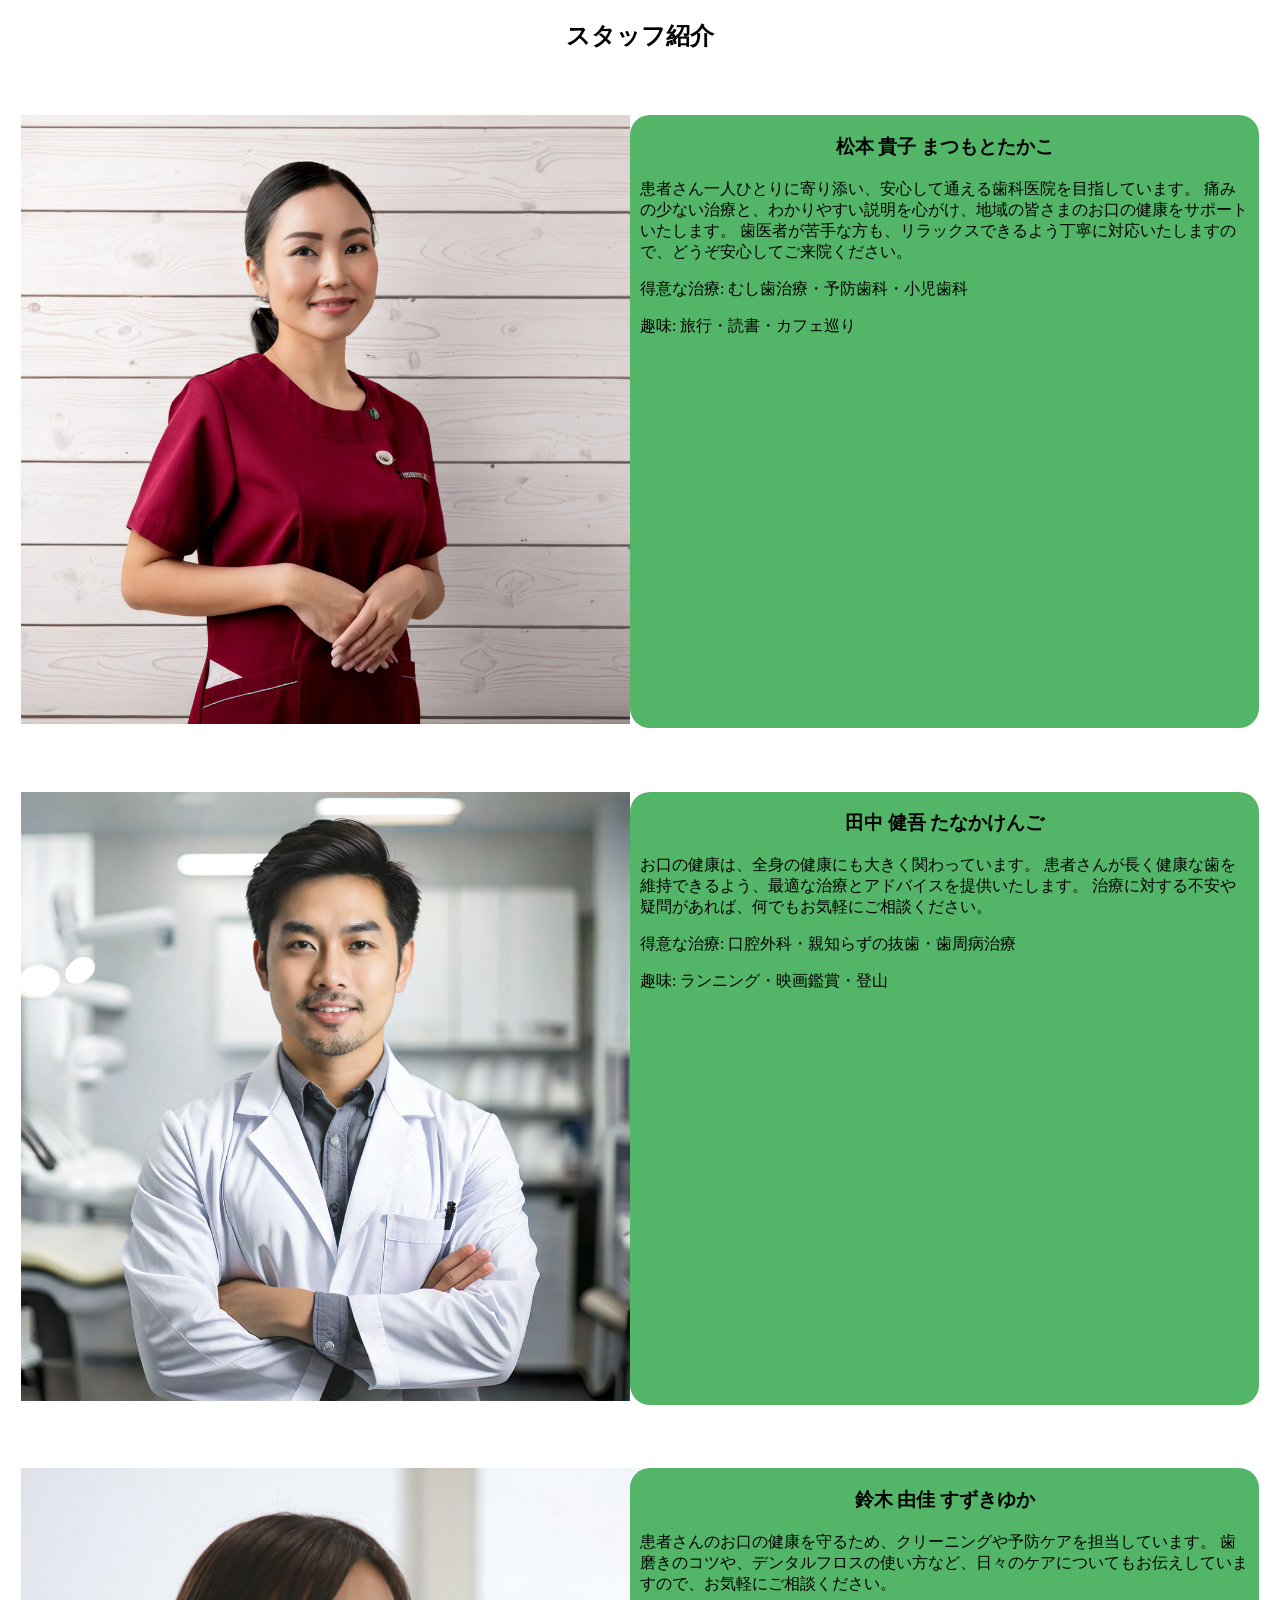
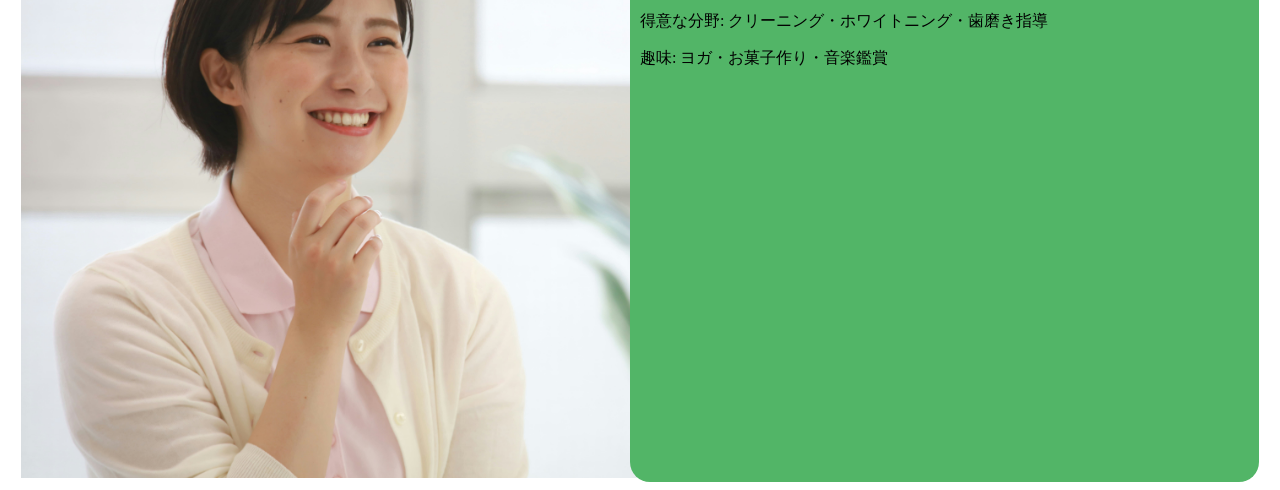
==== sawayaka-dental-clinic/staff.html @ d6ad5432 "Add files via upload" ====
<!DOCTYPE html>
<html>
    <head>
        <title>さわやか歯科クリニック</title>
        <meta charset="UTF-8">
        <meta name="viewport" content="width=device-width, initial-scale=1.0">
        <meta name="description" content="sawayaka dental clinic" />
        <link rel="stylesheet" href="staff.css">
        
    </head>

    <body>
        <div class="staff-title">
            <h2>スタッフ紹介</h2>
        </div>
        <div class="flexbox-staff">
            <div class="staff-box">
                <img src="images/doctor2_matsumoto.jpg" class="staff-img"/>
            </div>
            <div id="staff-text" class="staff-item">
                <h3>松本 貴子 まつもとたかこ</h3>
                <p>
                    患者さん一人ひとりに寄り添い、安心して通える歯科医院を目指しています。
                    痛みの少ない治療と、わかりやすい説明を心がけ、地域の皆さまのお口の健康をサポートいたします。
                    歯医者が苦手な方も、リラックスできるよう丁寧に対応いたしますので、どうぞ安心してご来院ください。
                </p>
                <p>
                    得意な治療: むし歯治療・予防歯科・小児歯科
                </p>
                <p>
                    趣味: 旅行・読書・カフェ巡り
                </p>
            </div>
        </div>

        <div class="flexbox-staff">
            <div class="staff-box">
                <img src="images/doctor1_tanaka.jpg" class="staff-img"/>
            </div>
            <div id="staff-text" class="staff-item">
                <h3>田中 健吾 たなかけんご</h3>
                <p>
                    お口の健康は、全身の健康にも大きく関わっています。
                    患者さんが長く健康な歯を維持できるよう、最適な治療とアドバイスを提供いたします。
                    治療に対する不安や疑問があれば、何でもお気軽にご相談ください。
                </p>
                <p>
                    得意な治療: 口腔外科・親知らずの抜歯・歯周病治療
                </p>
                <p>
                    趣味: ランニング・映画鑑賞・登山
                </p>
            </div>
        </div>

        <div class="flexbox-staff">
            <div class="staff-box">
                <img src="images/staff1suzuki.jpg" class="staff-img3"/>
            </div>
            <div id="staff-text" class="staff-item">
                <h3>鈴木 由佳 すずきゆか</h3>
                <p>
                    患者さんのお口の健康を守るため、クリーニングや予防ケアを担当しています。
                    歯磨きのコツや、デンタルフロスの使い方など、日々のケアについてもお伝えしていますので、お気軽にご相談ください。
                </p>
                <p>
                    得意な分野: クリーニング・ホワイトニング・歯磨き指導
                </p>
                <p>
                    趣味: ヨガ・お菓子作り・音楽鑑賞
                </p>
            </div>
        </div>    
        
    </body>
---- sawayaka-dental-clinic/staff.css ----
.staff-title {
    text-align: center;
}

.flexbox-staff {
    display: flex;
    justify-content:center;
    margin: 5% 1% 0 1%;
}

.staff-box {
    width: 100%;
}

.staff-img {
    width: 100%;
}

#staff-text {
    padding: 0px 10px;
}
#staff-text h3{
    text-align:center;
}

.staff-item{
    width: 100%;
    background-color: #52b567;
    border-radius: 20px;
}

.staff-img3{
    width: 150%;
    overflow: hidden;
}
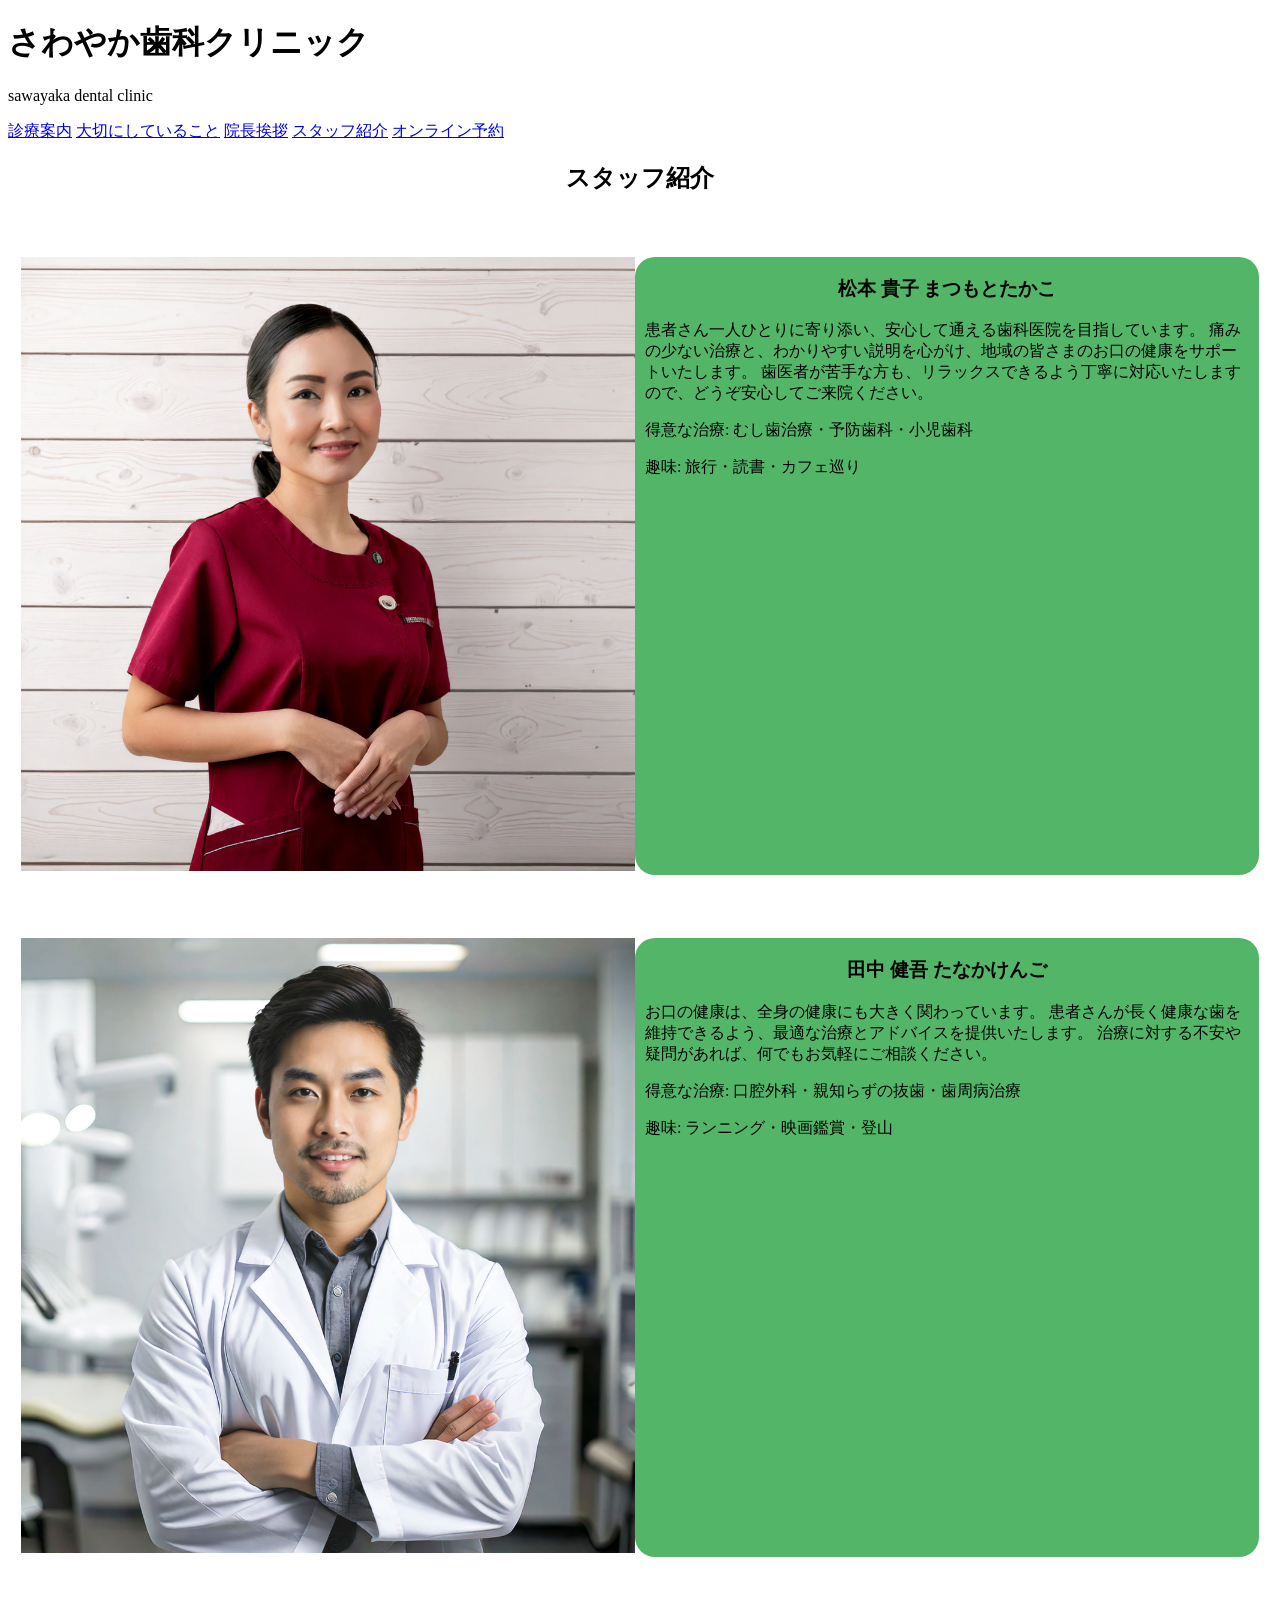
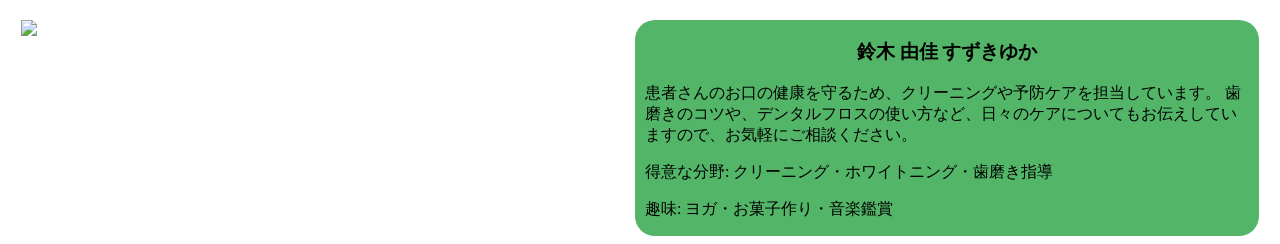
==== commit dc70bcaa: "Update staff.html" ====
--- a/sawayaka-dental-clinic/staff.html
+++ b/sawayaka-dental-clinic/staff.html
@@ -10,6 +10,22 @@
     </head>
 
     <body>
+        <header class="header">
+         <div class="header-container">
+         <div class="header-title">
+            <h1>さわやか歯科クリニック</h1>
+            <p>sawayaka dental clinic</p>
+            </div>
+            <nav class="nav-title">
+            <a href="https://www.sejuku.net">診療案内</a>
+            <a href="https://www.sejuku.net">大切にしていること</a>
+            <a href="https://www.sejuku.net">院長挨拶</a>
+            <a href="staff.html">スタッフ紹介</a>
+            <a href="https://www.sejuku.net">オンライン予約</a>
+            </nav>
+            </div>
+        </header>
+
         <div class="staff-title">
             <h2>スタッフ紹介</h2>
         </div>
@@ -55,7 +71,7 @@
 
         <div class="flexbox-staff">
             <div class="staff-box">
-                <img src="images/staff1suzuki.jpg" class="staff-img3"/>
+                <img src="images/staff1suzuki.png" class="staff-img3"/>
             </div>
             <div id="staff-text" class="staff-item">
                 <h3>鈴木 由佳 すずきゆか</h3>
@@ -72,4 +88,4 @@
             </div>
         </div>    
         
-    </body>+    </body>
--- a/sawayaka-dental-clinic/staff.css
+++ b/sawayaka-dental-clinic/staff.css
@@ -17,7 +17,10 @@
 }
 
 #staff-text {
-    padding: 0px 10px;
+    padding: 0px 10px 0px 10px;
+    width: 100%;
+    box-sizing: border-box;
+
 }
 #staff-text h3{
     text-align:center;
@@ -30,6 +33,13 @@
 }
 
 .staff-img3{
-    width: 150%;
+    width: 100%;
     overflow: hidden;
-}+}
+
+@media screen and (max-width: 1024px) {
+    .flexbox-staff{
+        display: flex;
+        flex-direction:column;
+    }
+}
